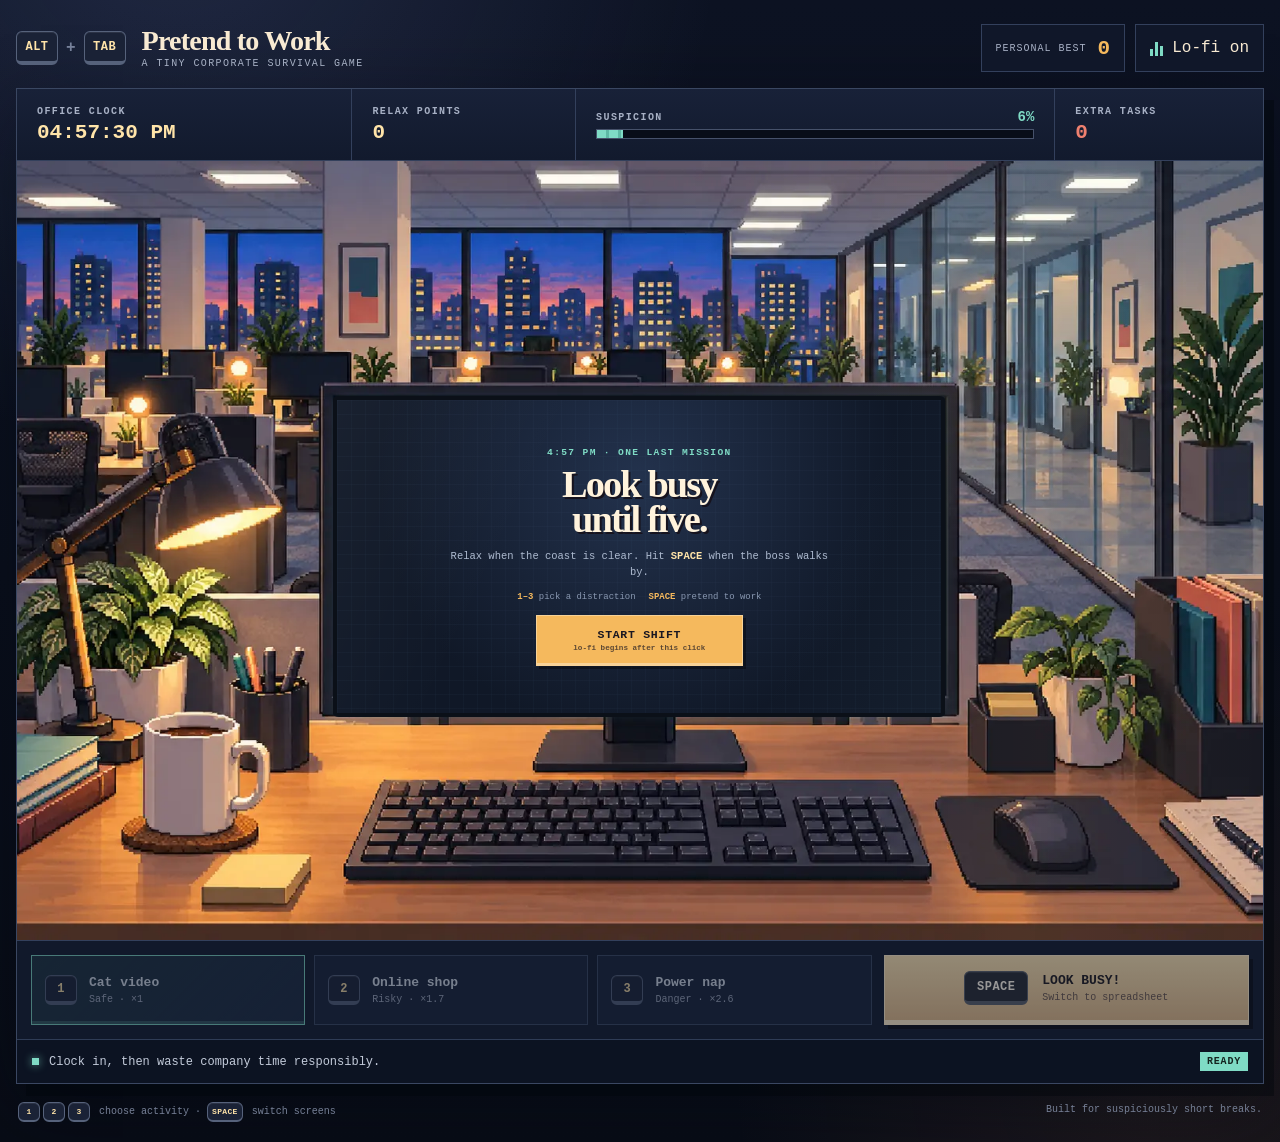
==== office-break/index.html @ 43e5e990 "Bring office characters into the foreground" ====
<!doctype html>
<html lang="en">
  <head>
    <meta charset="UTF-8" />
    <meta name="viewport" content="width=device-width, initial-scale=1.0" />
    <meta
      name="description"
      content="ALT+TAB: Pretend to Work — a tiny office survival game about looking busy until five."
    />
    <meta name="theme-color" content="#11182b" />
    <link
      rel="icon"
      type="image/svg+xml"
      href="data:image/svg+xml,%3Csvg xmlns='http://www.w3.org/2000/svg' viewBox='0 0 32 32'%3E%3Crect width='32' height='32' rx='6' fill='%2310182c'/%3E%3Crect x='5' y='6' width='22' height='16' rx='2' fill='%231f3550' stroke='%23f5b95d' stroke-width='2'/%3E%3Cpath d='M10 11h12M10 15h5M17 15h5M13 26h6M16 22v4' stroke='%238ce0ca' stroke-width='2'/%3E%3C/svg%3E"
    />
    <title>ALT+TAB: Pretend to Work</title>
    <link rel="preload" as="image" href="assets/boss.webp" />
    <link rel="preload" as="image" href="assets/coworker.webp" />
    <link rel="preload" as="image" href="assets/janitor.webp" />
    <link rel="stylesheet" href="styles.css" />
  </head>
  <body>
    <div class="app-shell">
      <header class="masthead">
        <a class="brand" href="./" aria-label="Restart ALT+TAB: Pretend to Work">
          <span class="keycap" aria-hidden="true">ALT</span>
          <span class="brand-plus" aria-hidden="true">+</span>
          <span class="keycap" aria-hidden="true">TAB</span>
          <span class="brand-copy">
            <strong>Pretend to Work</strong>
            <small>A tiny corporate survival game</small>
          </span>
        </a>

        <div class="header-actions">
          <div class="best-score" aria-label="Personal best relax score">
            <span>PERSONAL BEST</span>
            <strong id="bestScore">0</strong>
          </div>
          <button class="audio-button" id="soundToggle" type="button" aria-pressed="true">
            <span class="audio-bars" aria-hidden="true"><i></i><i></i><i></i></span>
            <span id="soundLabel">Lo-fi on</span>
          </button>
        </div>
      </header>

      <main>
        <section class="game-panel" aria-label="ALT+TAB Pretend to Work game">
          <div class="status-bar">
            <div class="stat clock-stat">
              <span class="stat-label">OFFICE CLOCK</span>
              <strong id="officeClock">04:57:30 PM</strong>
            </div>

            <div class="stat points-stat">
              <span class="stat-label">RELAX POINTS</span>
              <strong id="score">0</strong>
            </div>

            <div class="stat suspicion-stat">
              <div class="stat-heading">
                <span class="stat-label">SUSPICION</span>
                <strong id="suspicionValue">6%</strong>
              </div>
              <div class="meter" aria-hidden="true"><span id="suspicionMeter"></span></div>
            </div>

            <div class="stat tasks-stat">
              <span class="stat-label">EXTRA TASKS</span>
              <strong id="extraTasks">0</strong>
            </div>
          </div>

          <div class="game-stage" id="gameStage">
            <div class="visual-layer" aria-hidden="true">
              <img
                class="office-art"
                src="assets/pretend-office.webp"
                alt=""
              />
              <div class="window-glow"></div>
              <div class="foreground-lane" id="foregroundLane">
                <div class="visitor" id="visitor">
                  <span class="visitor-tag" id="visitorTag">BOSS</span>
                  <img id="visitorImage" src="assets/boss.webp" alt="" />
                </div>
              </div>
              <div class="approach-cue" id="approachCue">
                <span class="cue-pulse"></span>
                <span id="approachText">FOOTSTEPS</span>
              </div>
            </div>

            <section class="monitor-screen" id="monitorScreen" aria-live="polite">
              <div class="screen-sheen" aria-hidden="true"></div>

              <div class="start-screen screen-panel" id="startScreen">
                <p class="monitor-kicker">4:57 PM · ONE LAST MISSION</p>
                <h1>Look busy<br />until five.</h1>
                <p class="start-copy">
                  Relax when the coast is clear. Hit <strong>SPACE</strong> when the boss walks by.
                </p>
                <div class="mini-rules">
                  <span><b>1–3</b> pick a distraction</span>
                  <span><b>SPACE</b> pretend to work</span>
                </div>
                <button class="start-button" id="startButton" type="button">
                  <span>START SHIFT</span>
                  <small>lo-fi begins after this click</small>
                </button>
              </div>

              <div class="desktop" id="desktop" hidden>
                <div class="window-bar">
                  <div class="traffic-lights" aria-hidden="true"><i></i><i></i><i></i></div>
                  <span id="windowTitle">Definitely_Working.xlsx</span>
                  <span class="window-status" id="windowStatus">BREAK MODE</span>
                </div>

                <div class="break-view" id="breakView">
                  <div class="activity-screen cat-screen" data-screen="cat">
                    <div class="cat-video">
                      <span class="pixel-cat" aria-hidden="true">/ᐠ｡ꞈ｡ᐟ\</span>
                      <span class="play-ring" aria-hidden="true">▶</span>
                    </div>
                    <div class="video-copy">
                      <p>MEOWTUBE · LIVE</p>
                      <h2>Cat judges quarterly results</h2>
                      <div class="fake-progress"><span></span></div>
                      <small>Safe · steady points · instant cover</small>
                    </div>
                  </div>

                  <div class="activity-screen shop-screen" data-screen="shop" hidden>
                    <div class="shop-grid" aria-hidden="true">
                      <span>⌨</span><span>☕</span><span>🪴</span><span>◈</span>
                    </div>
                    <div>
                      <p>MIDNIGHT MARKET</p>
                      <h2>Things you absolutely “need”</h2>
                      <small>Risky · faster points · cursed pop-ups</small>
                    </div>
                  </div>

                  <div class="activity-screen nap-screen" data-screen="nap" hidden>
                    <div class="nap-face" aria-hidden="true"><span>－</span><span>－</span></div>
                    <div class="zzz" aria-hidden="true">z<br />z<br />z</div>
                    <div>
                      <p>POWER NAP.exe</p>
                      <h2>Five minutes. Allegedly.</h2>
                      <small>Maximum points · SPACE wakes you first</small>
                    </div>
                  </div>

                  <div class="shopping-popup" id="shoppingPopup" hidden>
                    <button id="closePopup" type="button" aria-label="Close advertisement">×</button>
                    <b>WAIT!</b>
                    <span>Your cart misses you.</span>
                    <small>SPACE closes this first</small>
                  </div>
                </div>

                <div class="work-view" id="workView" hidden>
                  <div class="sheet-toolbar">
                    <span>File</span><span>Home</span><span>Insert</span><span>Data</span>
                    <b>Share</b>
                  </div>
                  <div class="formula-row">
                    <b>fx</b><span>=SUMPRODUCT(LOOK_BUSY, VERY_BUSY)</span>
                  </div>
                  <div class="spreadsheet" id="spreadsheet" aria-label="Fake work spreadsheet">
                    <span class="sheet-corner"></span>
                  </div>
                  <div class="work-badge"><span></span> SYNERGY ANALYSIS IN PROGRESS</div>
                </div>

                <div class="screen-flash" id="screenFlash" aria-hidden="true"></div>
              </div>

              <div class="end-screen screen-panel" id="endScreen" hidden>
                <p class="monitor-kicker">5:00 PM · SHIFT SURVIVED</p>
                <h2 id="endingTitle">Corporate Ninja</h2>
                <p id="endingCopy">Nobody saw a thing. Probably.</p>
                <div class="result-grid">
                  <span>Relax points <b id="finalScore">0</b></span>
                  <span>Caught <b id="caughtCount">0×</b></span>
                </div>
                <button class="start-button" id="restartButton" type="button">PLAY AGAIN</button>
              </div>
            </section>
          </div>

          <div class="control-deck" aria-label="Game controls">
            <div class="activity-picker" role="group" aria-label="Choose a break activity">
              <button class="activity-button is-active" type="button" data-activity="cat">
                <kbd>1</kbd><span><b>Cat video</b><small>Safe · ×1</small></span>
              </button>
              <button class="activity-button" type="button" data-activity="shop">
                <kbd>2</kbd><span><b>Online shop</b><small>Risky · ×1.7</small></span>
              </button>
              <button class="activity-button" type="button" data-activity="nap">
                <kbd>3</kbd><span><b>Power nap</b><small>Danger · ×2.6</small></span>
              </button>
            </div>

            <button class="cover-button" id="coverButton" type="button" disabled>
              <kbd>SPACE</kbd>
              <span><b id="coverLabel">LOOK BUSY!</b><small id="coverHint">Switch to spreadsheet</small></span>
            </button>
          </div>

          <div class="message-bar" id="messageBar" role="status">
            <span class="message-dot" aria-hidden="true"></span>
            <p id="messageText">Clock in, then waste company time responsibly.</p>
            <span class="mode-chip" id="modeChip">READY</span>
          </div>
        </section>
      </main>

      <footer>
        <p><kbd>1</kbd><kbd>2</kbd><kbd>3</kbd> choose activity · <kbd>SPACE</kbd> switch screens</p>
        <p>Built for suspiciously short breaks.</p>
      </footer>
    </div>

    <noscript>This tiny corporate crisis requires JavaScript.</noscript>
    <script src="game.js"></script>
  </body>
</html>
---- office-break/styles.css ----
:root {
  color-scheme: dark;
  --ink: #f8ead2;
  --muted: #a8b1c5;
  --night: #090d18;
  --panel: #11182a;
  --panel-2: #172036;
  --line: #33405c;
  --amber: #f5b95d;
  --amber-soft: #ffe4a9;
  --teal: #7fdbc5;
  --coral: #ef806f;
  --blue: #86a8ff;
  --green: #89d39b;
  --shadow: rgba(2, 5, 12, 0.62);
  --pixel-shadow: 4px 4px 0 rgba(3, 6, 14, 0.72);
  font-family:
    "Cascadia Code", "SFMono-Regular", Consolas, "Liberation Mono", ui-monospace,
    monospace;
}

* {
  box-sizing: border-box;
}

html {
  min-width: 320px;
  background: var(--night);
}

body {
  min-width: 320px;
  min-height: 100vh;
  margin: 0;
  color: var(--ink);
  background:
    radial-gradient(circle at 14% -8%, rgba(114, 132, 197, 0.2), transparent 34rem),
    radial-gradient(circle at 92% 94%, rgba(231, 139, 89, 0.1), transparent 28rem),
    linear-gradient(180deg, #0c1222 0%, #080c16 100%);
}

button,
a {
  font: inherit;
}

button {
  color: inherit;
}

button:focus-visible,
a:focus-visible {
  outline: 3px solid var(--amber-soft);
  outline-offset: 4px;
}

[hidden] {
  display: none !important;
}

.app-shell {
  width: min(100% - 32px, 1280px);
  margin: 0 auto;
  padding: 24px 0 20px;
}

.masthead {
  display: flex;
  align-items: center;
  justify-content: space-between;
  gap: 24px;
  margin-bottom: 16px;
}

.brand {
  display: flex;
  align-items: center;
  gap: 8px;
  color: inherit;
  text-decoration: none;
}

.keycap,
kbd {
  display: inline-grid;
  place-items: center;
  min-width: 42px;
  min-height: 34px;
  padding: 0 8px;
  border: 1px solid #56627b;
  border-bottom-width: 4px;
  border-radius: 6px;
  color: var(--amber-soft);
  background: #1a2236;
  box-shadow: inset 0 1px 0 rgba(255, 255, 255, 0.08);
  font-size: 12px;
  font-weight: 900;
  letter-spacing: 0.04em;
}

.brand-plus {
  color: #76819a;
  font-weight: 900;
}

.brand-copy {
  display: grid;
  gap: 2px;
  margin-left: 8px;
}

.brand-copy strong {
  font-family: Georgia, "Times New Roman", serif;
  font-size: clamp(20px, 2.2vw, 30px);
  line-height: 1;
  letter-spacing: -0.03em;
}

.brand-copy small {
  color: var(--muted);
  font-size: 10px;
  letter-spacing: 0.14em;
  text-transform: uppercase;
}

.header-actions {
  display: flex;
  align-items: stretch;
  gap: 10px;
}

.best-score,
.audio-button {
  min-height: 48px;
  border: 1px solid var(--line);
  background: rgba(18, 25, 43, 0.82);
}

.best-score {
  display: flex;
  align-items: center;
  gap: 11px;
  padding: 7px 14px;
}

.best-score span {
  color: var(--muted);
  font-size: 10px;
  letter-spacing: 0.1em;
}

.best-score strong {
  color: var(--amber);
  font-size: 21px;
}

.audio-button {
  display: flex;
  align-items: center;
  gap: 9px;
  padding: 0 14px;
  cursor: pointer;
}

.audio-button:hover {
  border-color: #697996;
  background: #1b253c;
}

.audio-bars {
  display: flex;
  align-items: end;
  gap: 2px;
  height: 15px;
}

.audio-bars i {
  width: 3px;
  background: var(--teal);
  animation: equalize 0.72s steps(3, end) infinite alternate;
}

.audio-bars i:nth-child(1) {
  height: 7px;
}

.audio-bars i:nth-child(2) {
  height: 14px;
  animation-delay: -0.28s;
}

.audio-bars i:nth-child(3) {
  height: 10px;
  animation-delay: -0.5s;
}

.audio-button[aria-pressed="false"] .audio-bars i {
  height: 3px;
  animation: none;
  background: #778197;
}

@keyframes equalize {
  to {
    height: 4px;
  }
}

.game-panel {
  overflow: hidden;
  border: 1px solid #3a4762;
  background: #0f1627;
  box-shadow: 10px 12px 0 rgba(2, 5, 11, 0.42), 0 22px 70px rgba(3, 7, 17, 0.44);
}

.status-bar {
  display: grid;
  grid-template-columns: 1.05fr 0.7fr 1.5fr 0.65fr;
  min-height: 72px;
  border-bottom: 1px solid var(--line);
  background: linear-gradient(180deg, #182138, #121a2d);
}

.stat {
  display: flex;
  flex-direction: column;
  justify-content: center;
  gap: 5px;
  min-width: 0;
  padding: 11px 20px;
  border-right: 1px solid var(--line);
}

.stat:last-child {
  border-right: 0;
}

.stat-label {
  color: var(--muted);
  font-size: 10px;
  font-weight: 800;
  letter-spacing: 0.14em;
}

.stat strong {
  font-size: 21px;
  line-height: 1;
}

.clock-stat strong,
.points-stat strong {
  color: var(--amber-soft);
}

.tasks-stat strong {
  color: var(--coral);
}

.stat-heading {
  display: flex;
  align-items: center;
  justify-content: space-between;
  gap: 12px;
}

.stat-heading strong {
  color: var(--teal);
  font-size: 14px;
}

.meter {
  height: 10px;
  overflow: hidden;
  border: 1px solid #46516a;
  background: #080d18;
}

.meter span {
  display: block;
  width: 6%;
  height: 100%;
  background: repeating-linear-gradient(90deg, var(--teal) 0 9px, #5eb9a5 9px 12px);
  transition: width 180ms linear, background 180ms ease;
}

.game-stage {
  position: relative;
  aspect-ratio: 793 / 496;
  overflow: hidden;
  isolation: isolate;
  background: #1a2130;
}

.visual-layer,
.office-art,
.window-glow {
  position: absolute;
  inset: 0;
  width: 100%;
  height: 100%;
}

.office-art {
  object-fit: cover;
  image-rendering: auto;
}

.window-glow {
  z-index: 1;
  pointer-events: none;
  background:
    linear-gradient(90deg, transparent 0 68%, rgba(255, 175, 94, 0.04) 82%, transparent 100%),
    radial-gradient(circle at 73% 18%, rgba(255, 188, 104, 0.09), transparent 24%);
  mix-blend-mode: screen;
  animation: office-breathe 5s ease-in-out infinite alternate;
}

@keyframes office-breathe {
  to {
    opacity: 0.68;
  }
}

.foreground-lane {
  position: absolute;
  z-index: 25;
  inset: 0;
  overflow: hidden;
  pointer-events: none;
}

.visitor {
  position: absolute;
  right: -38%;
  bottom: -5%;
  width: 31%;
  min-width: 112px;
  filter: drop-shadow(10px 12px 5px rgba(4, 7, 12, 0.56));
  opacity: 0;
  transform: translateX(0);
  will-change: transform, opacity;
}

.visitor img {
  display: block;
  width: 100%;
  height: auto;
}

.visitor.is-crossing {
  opacity: 1;
  animation: foreground-cross var(--visitor-duration, 5s) linear forwards;
}

.visitor.is-boss {
  width: 31%;
}

.visitor.is-coworker {
  width: 29%;
}

.visitor.is-janitor {
  width: 37%;
  bottom: -7%;
}

.visitor-tag {
  position: absolute;
  z-index: 2;
  top: -8px;
  left: 50%;
  padding: 4px 6px;
  color: #fff4da;
  border: 1px solid #ffc07d;
  background: #a5433f;
  font-size: clamp(7px, 0.8vw, 10px);
  font-weight: 900;
  letter-spacing: 0.08em;
  white-space: nowrap;
  transform: translateX(-50%);
  box-shadow: 2px 2px 0 rgba(5, 7, 13, 0.45);
}

.visitor.is-coworker .visitor-tag {
  color: #d8fff3;
  border-color: #86d9c5;
  background: #286a6c;
}

.visitor.is-janitor .visitor-tag {
  color: #fff4c2;
  border-color: #f2cf6b;
  background: #766026;
}

@keyframes foreground-cross {
  0% {
    opacity: 0;
    transform: translateX(0);
  }
  7% {
    opacity: 1;
  }
  100% {
    opacity: 1;
    transform: translateX(-430%);
  }
}

.approach-cue {
  position: absolute;
  z-index: 30;
  top: 18%;
  right: 3%;
  display: flex;
  align-items: center;
  gap: 7px;
  padding: 6px 9px;
  color: #fff0d2;
  border: 1px solid rgba(248, 188, 100, 0.72);
  background: rgba(99, 46, 40, 0.89);
  font-size: clamp(8px, 0.9vw, 11px);
  font-weight: 900;
  letter-spacing: 0.08em;
  opacity: 0;
  transform: translateY(-5px);
  transition: opacity 140ms ease, transform 140ms ease;
  box-shadow: 3px 3px 0 rgba(5, 7, 13, 0.35);
}

.approach-cue.is-visible {
  opacity: 1;
  transform: translateY(0);
}

.cue-pulse {
  width: 7px;
  height: 7px;
  background: #ffc267;
  animation: pulse 0.55s steps(2, end) infinite;
}

@keyframes pulse {
  50% {
    opacity: 0.25;
  }
}

.monitor-screen {
  position: absolute;
  z-index: 4;
  top: 30.2%;
  left: 25.4%;
  width: 49.1%;
  height: 41.1%;
  overflow: hidden;
  color: #dfe9f1;
  border: clamp(2px, 0.33vw, 5px) solid rgba(11, 16, 23, 0.96);
  border-radius: 1%;
  background: #101827;
  box-shadow: inset 0 0 0 1px rgba(125, 158, 186, 0.26), 0 0 14px rgba(78, 170, 190, 0.14);
}

.screen-sheen {
  position: absolute;
  z-index: 20;
  inset: 0;
  pointer-events: none;
  background: linear-gradient(115deg, rgba(255, 255, 255, 0.04), transparent 32%, transparent 75%, rgba(144, 204, 213, 0.035));
}

.screen-panel {
  position: absolute;
  inset: 0;
  display: flex;
  flex-direction: column;
  align-items: center;
  justify-content: center;
  padding: 5% 7%;
  text-align: center;
  background:
    linear-gradient(rgba(85, 116, 153, 0.05) 1px, transparent 1px),
    linear-gradient(90deg, rgba(85, 116, 153, 0.05) 1px, transparent 1px),
    radial-gradient(circle at 50% 25%, #23324d, #101827 68%);
  background-size: 14px 14px, 14px 14px, auto;
}

.monitor-kicker {
  margin: 0 0 1.7%;
  color: var(--teal);
  font-size: clamp(6px, 0.75vw, 10px);
  font-weight: 900;
  letter-spacing: 0.14em;
}

.start-screen h1,
.end-screen h2 {
  margin: 0;
  color: #fff3dc;
  font-family: Georgia, "Times New Roman", serif;
  font-size: clamp(20px, 3vw, 42px);
  line-height: 0.92;
  letter-spacing: -0.05em;
  text-shadow: 2px 2px 0 #17131d;
}

.start-copy,
.end-screen > p:not(.monitor-kicker) {
  width: min(90%, 390px);
  margin: 2.3% 0;
  color: #aebbd0;
  font-size: clamp(7px, 0.82vw, 11px);
  line-height: 1.45;
}

.start-copy strong {
  color: var(--amber-soft);
}

.mini-rules {
  display: flex;
  flex-wrap: wrap;
  justify-content: center;
  gap: 5px 13px;
  margin-bottom: 2.6%;
  color: #8998b1;
  font-size: clamp(6px, 0.7vw, 9px);
}

.mini-rules b {
  color: var(--amber);
}

.start-button {
  min-width: 40%;
  padding: 2.2% 5%;
  border: 1px solid #f7d297;
  border-bottom-width: 3px;
  color: #1a1721;
  background: var(--amber);
  font-size: clamp(8px, 0.9vw, 12px);
  font-weight: 900;
  letter-spacing: 0.06em;
  cursor: pointer;
  box-shadow: 3px 3px 0 rgba(0, 0, 0, 0.38);
}

.start-button small {
  display: block;
  margin-top: 3px;
  font-size: 0.66em;
  font-weight: 700;
  opacity: 0.7;
  letter-spacing: 0;
}

.start-button:hover {
  filter: brightness(1.08);
  transform: translateY(-1px);
}

.start-button:active {
  transform: translate(2px, 2px);
  box-shadow: 1px 1px 0 rgba(0, 0, 0, 0.38);
}

.desktop {
  position: absolute;
  inset: 0;
  overflow: hidden;
  background: #d6e0e8;
}

.window-bar {
  display: flex;
  align-items: center;
  gap: 6px;
  height: 11.5%;
  padding: 0 2.5%;
  color: #a7b4cb;
  background: #172139;
  font-size: clamp(6px, 0.7vw, 9px);
}

.traffic-lights {
  display: flex;
  gap: 3px;
}

.traffic-lights i {
  display: block;
  width: clamp(4px, 0.5vw, 7px);
  aspect-ratio: 1;
  border-radius: 50%;
}

.traffic-lights i:nth-child(1) { background: #eb786d; }
.traffic-lights i:nth-child(2) { background: #edbd5e; }
.traffic-lights i:nth-child(3) { background: #6bc793; }

.window-status {
  margin-left: auto;
  color: var(--amber-soft);
  font-weight: 900;
  letter-spacing: 0.07em;
}

.break-view,
.work-view {
  position: absolute;
  inset: 11.5% 0 0;
}

.activity-screen {
  position: absolute;
  inset: 0;
  display: grid;
  grid-template-columns: 46% 1fr;
  align-items: center;
  gap: 5%;
  padding: 5% 6%;
}

.activity-screen p {
  margin: 0 0 3%;
  color: #7589aa;
  font-size: clamp(6px, 0.65vw, 9px);
  font-weight: 900;
  letter-spacing: 0.1em;
}

.activity-screen h2 {
  margin: 0 0 6%;
  color: #f4f7fa;
  font-size: clamp(10px, 1.45vw, 20px);
  line-height: 1.05;
  letter-spacing: -0.04em;
}

.activity-screen small {
  color: #aab7c8;
  font-size: clamp(6px, 0.65vw, 9px);
}

.cat-screen {
  color: #e7eef5;
  background: linear-gradient(135deg, #1e2d49, #283858 48%, #372d4a);
}

.cat-video {
  position: relative;
  display: grid;
  place-items: center;
  height: 82%;
  overflow: hidden;
  border: 2px solid #536787;
  background:
    radial-gradient(circle at 50% 70%, #916f6c 0 12%, transparent 13%),
    linear-gradient(160deg, #efb785, #c27f75 48%, #7f6478);
  box-shadow: 3px 3px 0 rgba(4, 8, 18, 0.35);
}

.pixel-cat {
  color: #302a36;
  font-size: clamp(13px, 2.3vw, 32px);
  font-weight: 900;
  transform: translateY(12%);
  animation: cat-bob 1.15s steps(2, end) infinite;
}

@keyframes cat-bob {
  50% { transform: translateY(5%); }
}

.play-ring {
  position: absolute;
  right: 6%;
  bottom: 8%;
  display: grid;
  place-items: center;
  width: clamp(15px, 2.1vw, 28px);
  aspect-ratio: 1;
  border-radius: 50%;
  color: #fff;
  background: rgba(24, 31, 47, 0.76);
  font-size: clamp(6px, 0.7vw, 9px);
}

.fake-progress {
  height: 4px;
  margin-bottom: 5%;
  background: #151e31;
}

.fake-progress span {
  display: block;
  width: 67%;
  height: 100%;
  background: var(--coral);
  animation: video-progress 5s linear infinite;
}

@keyframes video-progress {
  from { width: 8%; }
  to { width: 92%; }
}

.shop-screen {
  color: #e9ecfa;
  background: linear-gradient(145deg, #282648, #3f3150 54%, #573747);
}

.shop-grid {
  display: grid;
  grid-template-columns: repeat(2, 1fr);
  gap: 6%;
  height: 82%;
}

.shop-grid span {
  display: grid;
  place-items: center;
  border: 1px solid #746080;
  color: #ffe3a9;
  background: rgba(21, 24, 43, 0.44);
  font-size: clamp(12px, 2vw, 26px);
}

.nap-screen {
  color: #dfeaff;
  background:
    radial-gradient(circle at 30% 45%, rgba(136, 171, 239, 0.25), transparent 28%),
    linear-gradient(135deg, #172542, #222e52 56%, #322c53);
}

.nap-face {
  display: flex;
  align-items: center;
  justify-content: center;
  gap: 17%;
  width: 88%;
  aspect-ratio: 1.8;
  border-radius: 50% 50% 42% 42%;
  color: #2b2b42;
  background: #d7a989;
  box-shadow: inset 0 -9px 0 rgba(102, 68, 79, 0.22), 4px 5px 0 rgba(4, 8, 18, 0.25);
}

.nap-face span {
  font-size: clamp(14px, 2vw, 28px);
  font-weight: 900;
}

.nap-screen.is-awake .nap-face {
  animation: wake-jolt 0.26s steps(2, end) 2;
}

.nap-screen.is-awake .nap-face span {
  transform: rotate(90deg);
}

@keyframes wake-jolt {
  50% { transform: translateY(-6px); }
}

.zzz {
  position: absolute;
  top: 8%;
  left: 39%;
  color: var(--blue);
  font-size: clamp(8px, 1vw, 14px);
  line-height: 1.3;
  animation: zzz-float 1.5s steps(3, end) infinite;
}

@keyframes zzz-float {
  50% { transform: translate(4px, -5px); opacity: 0.65; }
}

.shopping-popup {
  position: absolute;
  z-index: 5;
  top: 13%;
  left: 21%;
  display: grid;
  place-items: center;
  width: 58%;
  padding: 8% 5% 6%;
  border: 2px solid #f2cf92;
  color: #372637;
  background: #ffdca0;
  text-align: center;
  box-shadow: 5px 5px 0 rgba(25, 17, 31, 0.56);
  animation: popup-arrive 150ms steps(2, end);
}

.shopping-popup button {
  position: absolute;
  top: 4px;
  right: 5px;
  width: 20px;
  height: 20px;
  padding: 0;
  border: 0;
  color: #fff;
  background: #b45056;
  cursor: pointer;
  line-height: 1;
}

.shopping-popup b {
  font-size: clamp(11px, 1.5vw, 19px);
}

.shopping-popup span,
.shopping-popup small {
  font-size: clamp(6px, 0.72vw, 9px);
}

.shopping-popup small {
  margin-top: 4%;
  color: #76535b;
}

@keyframes popup-arrive {
  from { transform: scale(0.76); }
  to { transform: scale(1); }
}

.work-view {
  overflow: hidden;
  color: #28333d;
  background: #e6ebed;
}

.sheet-toolbar {
  display: flex;
  align-items: center;
  gap: 5%;
  height: 13%;
  padding: 0 3%;
  color: #53626e;
  border-bottom: 1px solid #c5cfd2;
  background: #f4f6f5;
  font-size: clamp(5px, 0.6vw, 8px);
}

.sheet-toolbar b {
  margin-left: auto;
  padding: 1.5% 3%;
  color: #fff;
  background: #2c7e65;
}

.formula-row {
  display: flex;
  align-items: center;
  gap: 2%;
  height: 12%;
  padding: 0 3%;
  border-bottom: 1px solid #bdc7ca;
  background: #fff;
  font-size: clamp(5px, 0.58vw, 8px);
}

.formula-row b {
  color: #2c7e65;
  font-family: Georgia, serif;
  font-style: italic;
}

.spreadsheet {
  position: relative;
  display: grid;
  grid-template-columns: repeat(8, 1fr);
  grid-template-rows: repeat(5, 1fr);
  height: 63%;
  background-color: #f9fbfa;
  background-image:
    linear-gradient(#c7d0d3 1px, transparent 1px),
    linear-gradient(90deg, #c7d0d3 1px, transparent 1px);
  background-size: 12.5% 20%;
}

.cell-value {
  position: relative;
  z-index: 1;
  display: flex;
  align-items: center;
  min-width: 0;
  padding-left: 8%;
  overflow: hidden;
  color: #67747c;
  font-size: clamp(4px, 0.48vw, 7px);
  white-space: nowrap;
}

.cell-value.is-label {
  color: #2f705d;
  background: rgba(94, 172, 146, 0.1);
  font-weight: 900;
}

.spreadsheet::before,
.spreadsheet::after {
  content: "";
  position: absolute;
}

.spreadsheet::before {
  top: 20%;
  left: 25%;
  width: 37.5%;
  height: 20%;
  border: 2px solid #2d8d70;
  background: repeating-linear-gradient(90deg, rgba(45, 141, 112, 0.16) 0 18%, transparent 18% 24%);
}

.spreadsheet::after {
  right: 7%;
  bottom: 6%;
  width: 24%;
  height: 56%;
  border-left: 2px solid #6da391;
  border-bottom: 2px solid #6da391;
  background: linear-gradient(145deg, transparent 48%, #6da391 49% 54%, transparent 55%);
}

.work-badge {
  display: flex;
  align-items: center;
  justify-content: center;
  gap: 6px;
  height: 12%;
  color: #50736a;
  background: #dce6e2;
  font-size: clamp(5px, 0.6vw, 8px);
  font-weight: 900;
  letter-spacing: 0.06em;
}

.work-badge span {
  width: 6px;
  height: 6px;
  border-radius: 50%;
  background: #4aaf86;
  animation: pulse 0.8s steps(2, end) infinite;
}

.screen-flash {
  position: absolute;
  z-index: 15;
  inset: 0;
  pointer-events: none;
  opacity: 0;
}

.screen-flash.is-caught {
  background: rgba(226, 62, 60, 0.44);
  animation: flash 0.5s steps(3, end);
}

.screen-flash.is-safe {
  background: rgba(85, 218, 174, 0.24);
  animation: flash 0.42s steps(3, end);
}

@keyframes flash {
  0%, 100% { opacity: 0; }
  30%, 65% { opacity: 1; }
}

.end-screen h2 {
  color: var(--amber-soft);
}

.result-grid {
  display: grid;
  grid-template-columns: repeat(2, 1fr);
  gap: 7%;
  width: 72%;
  margin: 1% 0 4%;
}

.result-grid span {
  display: grid;
  gap: 3px;
  padding: 4% 3%;
  color: #8998b1;
  border: 1px solid #40506a;
  background: rgba(11, 17, 29, 0.38);
  font-size: clamp(6px, 0.65vw, 9px);
}

.result-grid b {
  color: #fff1d3;
  font-size: 1.6em;
}

.control-deck {
  display: grid;
  grid-template-columns: 1fr minmax(260px, 30%);
  gap: 12px;
  padding: 14px;
  border-top: 1px solid var(--line);
  background: #11192b;
}

.activity-picker {
  display: grid;
  grid-template-columns: repeat(3, 1fr);
  gap: 9px;
}

.activity-button,
.cover-button {
  min-height: 70px;
  border: 1px solid #3b4964;
  cursor: pointer;
}

.activity-button {
  display: flex;
  align-items: center;
  gap: 12px;
  padding: 10px 13px;
  color: #dce4ef;
  background: #182238;
  text-align: left;
}

.activity-button:hover:not(:disabled) {
  border-color: #71819f;
  background: #202c45;
}

.activity-button.is-active {
  border-color: var(--teal);
  background: linear-gradient(135deg, rgba(93, 188, 164, 0.15), #1b2940);
  box-shadow: inset 0 -3px 0 rgba(127, 219, 197, 0.24);
}

.activity-button:disabled {
  cursor: not-allowed;
  opacity: 0.5;
}

.activity-button kbd {
  min-width: 32px;
  min-height: 30px;
}

.activity-button span,
.cover-button span {
  display: grid;
  gap: 4px;
}

.activity-button b,
.cover-button b {
  font-size: 13px;
}

.activity-button small,
.cover-button small {
  color: var(--muted);
  font-size: 10px;
}

.cover-button {
  display: flex;
  align-items: center;
  justify-content: center;
  gap: 14px;
  padding: 10px 16px;
  color: #211923;
  border-color: #ffda9a;
  border-bottom-width: 5px;
  background: linear-gradient(180deg, #ffd277, #efa850);
  text-align: left;
  box-shadow: 4px 4px 0 rgba(3, 6, 14, 0.6);
}

.cover-button kbd {
  min-width: 64px;
  color: #f8ead2;
  border-color: #50596c;
  background: #22293a;
}

.cover-button small {
  color: #6d4c3e;
}

.cover-button:hover:not(:disabled) {
  filter: brightness(1.08);
  transform: translateY(-1px);
}

.cover-button:active:not(:disabled) {
  transform: translate(2px, 2px);
  box-shadow: 1px 1px 0 rgba(3, 6, 14, 0.6);
}

.cover-button.is-working {
  color: #132822;
  border-color: #9ce3c3;
  background: linear-gradient(180deg, #98dfc3, #66ba9c);
}

.cover-button.is-alert {
  animation: cover-alert 0.42s steps(2, end) infinite;
}

.cover-button:disabled {
  cursor: not-allowed;
  filter: grayscale(0.5);
  opacity: 0.6;
}

@keyframes cover-alert {
  50% { filter: brightness(1.28); transform: translateY(-2px); }
}

.message-bar {
  display: flex;
  align-items: center;
  gap: 10px;
  min-height: 44px;
  padding: 8px 15px;
  color: #c3cbda;
  border-top: 1px solid #2f3c56;
  background: #0c1322;
  font-size: 12px;
}

.message-bar p {
  min-width: 0;
  margin: 0;
  overflow: hidden;
  text-overflow: ellipsis;
  white-space: nowrap;
}

.message-dot {
  flex: 0 0 auto;
  width: 7px;
  height: 7px;
  background: var(--teal);
  box-shadow: 0 0 9px rgba(127, 219, 197, 0.7);
}

.message-bar.is-danger .message-dot {
  background: var(--coral);
  box-shadow: 0 0 9px rgba(239, 128, 111, 0.7);
}

.mode-chip {
  flex: 0 0 auto;
  margin-left: auto;
  padding: 4px 7px;
  color: #14231f;
  background: var(--teal);
  font-size: 10px;
  font-weight: 900;
  letter-spacing: 0.08em;
}

.mode-chip.is-break {
  color: #2d2130;
  background: var(--amber);
}

.mode-chip.is-danger {
  color: #fff;
  background: #bd514f;
}

footer {
  display: flex;
  justify-content: space-between;
  gap: 20px;
  padding: 18px 2px 0;
  color: #778197;
  font-size: 10px;
  line-height: 1.5;
}

footer p {
  margin: 0;
}

footer kbd {
  min-width: 22px;
  min-height: 20px;
  margin-right: 3px;
  padding: 0 4px;
  border-bottom-width: 2px;
  font-size: 8px;
}

@media (max-width: 820px) {
  .app-shell {
    width: min(100% - 20px, 720px);
    padding-top: 16px;
  }

  .masthead {
    align-items: flex-start;
  }

  .brand-copy small,
  .best-score span {
    display: none;
  }

  .best-score {
    min-width: 58px;
    justify-content: center;
  }

  .audio-button #soundLabel {
    display: none;
  }

  .status-bar {
    grid-template-columns: repeat(2, 1fr);
  }

  .stat {
    padding: 10px 14px;
  }

  .stat:nth-child(2) {
    border-right: 0;
  }

  .stat:nth-child(-n + 2) {
    border-bottom: 1px solid var(--line);
  }

  .game-stage {
    aspect-ratio: auto;
    overflow: visible;
    padding-top: 62.55%;
    background: #0b111e;
  }

  .visual-layer {
    height: auto;
    aspect-ratio: 793 / 496;
    overflow: hidden;
  }

  .monitor-screen {
    position: relative;
    top: auto;
    left: auto;
    width: calc(100% - 20px);
    height: 350px;
    margin: 10px;
    border: 4px solid #222b3b;
    border-radius: 0;
    box-shadow: 5px 5px 0 rgba(2, 5, 12, 0.56), inset 0 0 0 1px #52617a;
  }

  .monitor-kicker {
    font-size: 10px;
  }

  .start-screen h1,
  .end-screen h2 {
    font-size: clamp(34px, 8vw, 48px);
  }

  .start-copy,
  .end-screen > p:not(.monitor-kicker) {
    font-size: 12px;
  }

  .mini-rules,
  .result-grid span {
    font-size: 10px;
  }

  .start-button {
    padding: 12px 22px;
    font-size: 12px;
  }

  .window-bar,
  .activity-screen p,
  .activity-screen small,
  .sheet-toolbar,
  .formula-row,
  .work-badge,
  .shopping-popup span,
  .shopping-popup small {
    font-size: 9px;
  }

  .activity-screen h2 {
    font-size: 20px;
  }

  .pixel-cat {
    font-size: 32px;
  }

  .control-deck {
    grid-template-columns: 1fr;
  }

  .activity-button,
  .cover-button {
    min-height: 64px;
  }

  .cover-button {
    order: -1;
  }
}

@media (max-width: 560px) {
  .app-shell {
    width: 100%;
    padding-top: 0;
  }

  .masthead {
    padding: 12px;
    margin: 0;
    background: #0c1220;
  }

  .brand {
    gap: 4px;
  }

  .keycap {
    min-width: 34px;
    min-height: 29px;
    padding: 0 5px;
    font-size: 10px;
  }

  .brand-copy {
    margin-left: 4px;
  }

  .brand-copy strong {
    font-size: 18px;
  }

  .header-actions {
    gap: 5px;
  }

  .best-score,
  .audio-button {
    min-height: 40px;
    padding: 0 10px;
  }

  .game-panel {
    border-right: 0;
    border-left: 0;
    box-shadow: none;
  }

  .status-bar {
    min-height: 0;
  }

  .stat {
    padding: 9px 12px;
  }

  .stat strong {
    font-size: 17px;
  }

  .monitor-screen {
    height: 310px;
  }

  .activity-picker {
    gap: 6px;
  }

  .activity-button {
    justify-content: center;
    min-height: 58px;
    padding: 8px 5px;
    text-align: center;
  }

  .activity-button kbd {
    display: none;
  }

  .activity-button b {
    font-size: 11px;
  }

  .activity-button small {
    font-size: 8px;
  }

  .message-bar {
    font-size: 10px;
  }

  footer {
    display: none;
  }
}

@media (prefers-reduced-motion: reduce) {
  *,
  *::before,
  *::after {
    scroll-behavior: auto !important;
    animation-duration: 0.001ms !important;
    animation-iteration-count: 1 !important;
  }
}
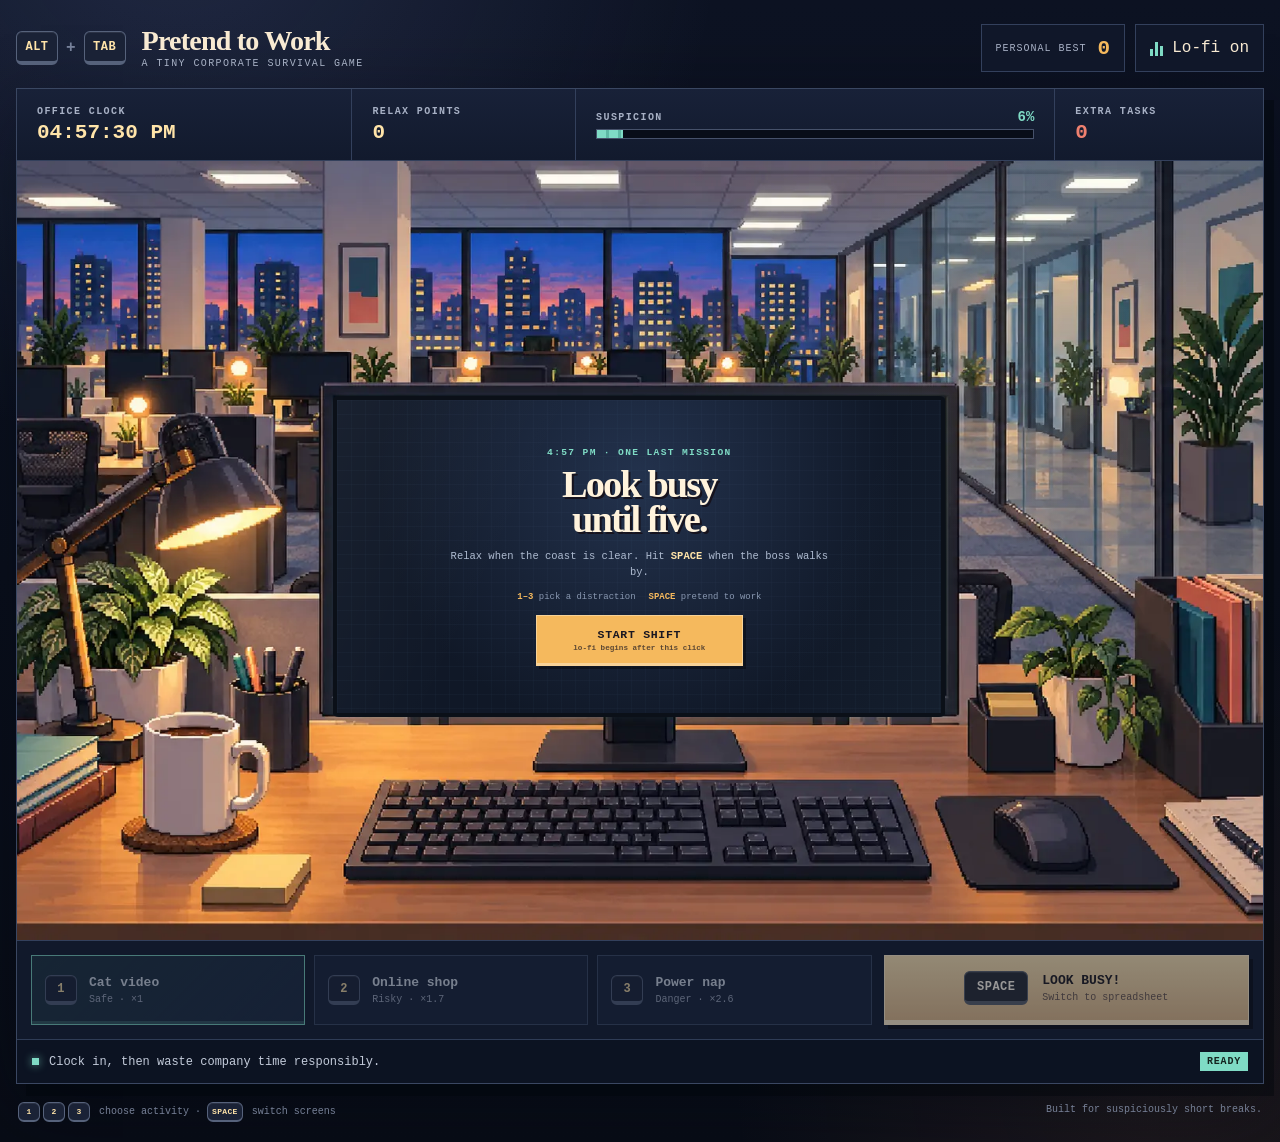
==== commit e83208dd: "Add real overtime and animated clock-out" ====
--- a/office-break/index.html
+++ b/office-break/index.html
@@ -17,7 +17,7 @@
     <link rel="preload" as="image" href="assets/boss.webp" />
     <link rel="preload" as="image" href="assets/coworker.webp" />
     <link rel="preload" as="image" href="assets/janitor.webp" />
-    <link rel="stylesheet" href="styles.css" />
+    <link rel="stylesheet" href="styles.css?v=20260913d" />
   </head>
   <body>
     <div class="app-shell">
@@ -49,7 +49,10 @@
           <div class="status-bar">
             <div class="stat clock-stat">
               <span class="stat-label">OFFICE CLOCK</span>
-              <strong id="officeClock">04:57:30 PM</strong>
+              <div class="clock-value-row">
+                <strong id="officeClock">04:57:30 PM</strong>
+                <span class="clock-penalty" id="clockPenalty" hidden>+2:00</span>
+              </div>
             </div>
 
             <div class="stat points-stat">
@@ -85,6 +88,10 @@
                   <img id="visitorImage" src="assets/boss.webp" alt="" />
                 </div>
               </div>
+              <img class="office-occluder occluder-desk" src="assets/pretend-office.webp" alt="" />
+              <img class="office-occluder occluder-left" src="assets/pretend-office.webp" alt="" />
+              <img class="office-occluder occluder-right-plant" src="assets/pretend-office.webp" alt="" />
+              <img class="office-occluder occluder-right-shelf" src="assets/pretend-office.webp" alt="" />
               <div class="approach-cue" id="approachCue">
                 <span class="cue-pulse"></span>
                 <span id="approachText">FOOTSTEPS</span>
@@ -177,13 +184,32 @@
                 <div class="screen-flash" id="screenFlash" aria-hidden="true"></div>
               </div>
 
+              <div class="clockout-animation" id="clockoutAnimation" hidden aria-hidden="true">
+                <div class="clockout-grid"></div>
+                <div class="exit-door"><span>EXIT</span></div>
+                <div class="leaving-worker">
+                  <i class="worker-head"></i>
+                  <i class="worker-body"></i>
+                  <i class="worker-arm"></i>
+                  <i class="worker-leg leg-one"></i>
+                  <i class="worker-leg leg-two"></i>
+                  <i class="worker-case"></i>
+                </div>
+                <div class="clockout-copy">
+                  <span>ACCESS GRANTED</span>
+                  <strong id="clockoutTime">5:00 PM</strong>
+                  <small>ESCAPING OFFICE...</small>
+                </div>
+              </div>
+
               <div class="end-screen screen-panel" id="endScreen" hidden>
-                <p class="monitor-kicker">5:00 PM · SHIFT SURVIVED</p>
+                <p class="monitor-kicker" id="endKicker">5:00 PM · SHIFT SURVIVED</p>
                 <h2 id="endingTitle">Corporate Ninja</h2>
                 <p id="endingCopy">Nobody saw a thing. Probably.</p>
                 <div class="result-grid">
                   <span>Relax points <b id="finalScore">0</b></span>
                   <span>Caught <b id="caughtCount">0×</b></span>
+                  <span>Overtime <b id="overtimeResult">+0m</b></span>
                 </div>
                 <button class="start-button" id="restartButton" type="button">PLAY AGAIN</button>
               </div>
@@ -224,6 +250,6 @@
     </div>
 
     <noscript>This tiny corporate crisis requires JavaScript.</noscript>
-    <script src="game.js"></script>
+    <script src="game.js?v=20260913b"></script>
   </body>
 </html>
--- a/office-break/styles.css
+++ b/office-break/styles.css
@@ -252,6 +252,38 @@
   color: var(--amber-soft);
 }
 
+.clock-value-row {
+  position: relative;
+  display: flex;
+  align-items: center;
+  gap: 10px;
+}
+
+.clock-penalty {
+  position: absolute;
+  left: min(100%, 170px);
+  padding: 4px 7px;
+  color: #fff;
+  border: 1px solid #ff9a88;
+  background: #bd514f;
+  font-size: 11px;
+  font-weight: 900;
+  line-height: 1;
+  opacity: 0;
+  white-space: nowrap;
+  box-shadow: 3px 3px 0 rgba(3, 6, 14, 0.5);
+}
+
+.clock-penalty.is-visible {
+  animation: penalty-pop 1.85s steps(2, end) both;
+}
+
+@keyframes penalty-pop {
+  0% { opacity: 0; transform: translate(-8px, 7px) scale(0.7); }
+  12%, 72% { opacity: 1; transform: translate(0, 0) scale(1); }
+  100% { opacity: 0; transform: translate(8px, -7px) scale(0.92); }
+}
+
 .tasks-stat strong {
   color: var(--coral);
 }
@@ -301,6 +333,7 @@
 }
 
 .office-art {
+  z-index: 0;
   object-fit: cover;
   image-rendering: auto;
 }
@@ -323,17 +356,53 @@
 
 .foreground-lane {
   position: absolute;
-  z-index: 25;
-  inset: 0;
+  z-index: 2;
+  inset: 0 0 auto;
+  height: 71.5%;
   overflow: hidden;
   pointer-events: none;
 }
 
+.office-occluder {
+  position: absolute;
+  z-index: 3;
+  inset: 0;
+  width: 100%;
+  height: 100%;
+  object-fit: cover;
+  pointer-events: none;
+}
+
+.occluder-desk {
+  clip-path: inset(70.7% 0 0);
+}
+
+.occluder-left {
+  clip-path: polygon(
+    0 34%, 6% 34%, 8% 31%, 12% 35%, 16% 39%, 20% 44%, 23.8% 53%,
+    24.8% 70.8%, 0 70.8%
+  );
+}
+
+.occluder-right-plant {
+  clip-path: polygon(
+    75.5% 70.8%, 76.5% 61%, 79% 61%, 79.5% 55%, 82% 57%, 84% 54%,
+    86% 57%, 89% 54%, 91% 60%, 92% 70.8%
+  );
+}
+
+.occluder-right-shelf {
+  clip-path: polygon(
+    90.5% 70.8%, 90.5% 51%, 92% 51%, 92% 29%, 94% 29%, 94% 22%,
+    96% 18%, 98.5% 20%, 100% 18%, 100% 70.8%
+  );
+}
+
 .visitor {
   position: absolute;
-  right: -38%;
-  bottom: -5%;
-  width: 31%;
+  right: -34%;
+  bottom: 0;
+  width: 28%;
   min-width: 112px;
   filter: drop-shadow(10px 12px 5px rgba(4, 7, 12, 0.56));
   opacity: 0;
@@ -353,22 +422,22 @@
 }
 
 .visitor.is-boss {
-  width: 31%;
+  width: 28%;
 }
 
 .visitor.is-coworker {
-  width: 29%;
+  width: 27%;
 }
 
 .visitor.is-janitor {
-  width: 37%;
-  bottom: -7%;
+  width: 30%;
+  bottom: 0;
 }
 
 .visitor-tag {
   position: absolute;
   z-index: 2;
-  top: -8px;
+  top: 2%;
   left: 50%;
   padding: 4px 6px;
   color: #fff4da;
@@ -404,7 +473,7 @@
   }
   100% {
     opacity: 1;
-    transform: translateX(-430%);
+    transform: translateX(-500%);
   }
 }
 
@@ -966,6 +1035,192 @@
   animation: flash 0.42s steps(3, end);
 }
 
+.clockout-animation {
+  position: absolute;
+  z-index: 19;
+  inset: 0;
+  overflow: hidden;
+  color: #dffbf2;
+  background:
+    radial-gradient(circle at 76% 22%, rgba(245, 185, 93, 0.22), transparent 24%),
+    linear-gradient(155deg, #162744, #101829 58%, #0a101c);
+  animation: clockout-arrive 260ms steps(3, end) both;
+}
+
+.clockout-grid {
+  position: absolute;
+  inset: 0;
+  opacity: 0.28;
+  background:
+    linear-gradient(rgba(127, 219, 197, 0.14) 1px, transparent 1px),
+    linear-gradient(90deg, rgba(127, 219, 197, 0.1) 1px, transparent 1px);
+  background-size: 18px 18px;
+  transform: perspective(180px) rotateX(58deg) scale(1.35) translateY(31%);
+  transform-origin: bottom;
+}
+
+.exit-door {
+  position: absolute;
+  right: 8%;
+  bottom: 13%;
+  width: 16%;
+  height: 55%;
+  border: 3px solid #8093ac;
+  border-bottom: 0;
+  background: linear-gradient(90deg, #26344c 0 48%, #0c1320 49% 100%);
+  box-shadow: 7px 0 0 rgba(5, 8, 15, 0.45);
+}
+
+.exit-door::after {
+  content: "";
+  position: absolute;
+  top: 49%;
+  left: 40%;
+  width: 7%;
+  aspect-ratio: 1;
+  background: var(--amber);
+  box-shadow: 0 0 8px rgba(245, 185, 93, 0.68);
+}
+
+.exit-door span {
+  position: absolute;
+  top: -18%;
+  left: 50%;
+  padding: 3px 6px;
+  color: #173027;
+  background: var(--teal);
+  font-size: clamp(5px, 0.55vw, 8px);
+  font-weight: 900;
+  letter-spacing: 0.12em;
+  transform: translateX(-50%);
+}
+
+.leaving-worker {
+  position: absolute;
+  z-index: 2;
+  bottom: 14%;
+  left: -17%;
+  width: 11%;
+  height: 48%;
+  filter: drop-shadow(5px 6px 0 rgba(3, 6, 12, 0.42));
+  animation: worker-leaves 2.18s linear 0.16s both;
+}
+
+.leaving-worker i {
+  position: absolute;
+  display: block;
+  background: #f1b185;
+}
+
+.worker-head {
+  top: 0;
+  left: 31%;
+  width: 35%;
+  aspect-ratio: 1;
+  border-radius: 2px;
+  box-shadow: inset 0 7px 0 #22283a;
+}
+
+.worker-body {
+  top: 22%;
+  left: 24%;
+  width: 49%;
+  height: 42%;
+  background: #547aa1 !important;
+  box-shadow: inset 0 -8px 0 #38536f;
+}
+
+.worker-arm {
+  top: 30%;
+  left: 62%;
+  width: 17%;
+  height: 34%;
+  background: #547aa1 !important;
+  transform: rotate(-18deg);
+  transform-origin: top;
+  animation: arm-swing 0.38s steps(2, end) infinite alternate;
+}
+
+.worker-leg {
+  top: 62%;
+  left: 28%;
+  width: 17%;
+  height: 38%;
+  background: #27354a !important;
+  transform-origin: top;
+  animation: leg-walk 0.38s steps(2, end) infinite alternate;
+}
+
+.worker-leg.leg-two {
+  left: 55%;
+  animation-direction: alternate-reverse;
+}
+
+.worker-case {
+  top: 52%;
+  left: 75%;
+  width: 34%;
+  height: 24%;
+  border: 2px solid #d99c4a;
+  background: #855e35 !important;
+  animation: case-bob 0.38s steps(2, end) infinite alternate;
+}
+
+.clockout-copy {
+  position: absolute;
+  z-index: 3;
+  top: 14%;
+  left: 8%;
+  display: grid;
+  gap: 3px;
+}
+
+.clockout-copy span,
+.clockout-copy small {
+  color: var(--teal);
+  font-size: clamp(5px, 0.58vw, 8px);
+  font-weight: 900;
+  letter-spacing: 0.13em;
+}
+
+.clockout-copy strong {
+  color: var(--amber-soft);
+  font-family: Georgia, "Times New Roman", serif;
+  font-size: clamp(24px, 3.5vw, 48px);
+  line-height: 1;
+  text-shadow: 3px 3px 0 rgba(4, 7, 13, 0.62);
+}
+
+.clockout-copy small {
+  color: #8c9bb2;
+  animation: pulse 0.55s steps(2, end) infinite;
+}
+
+@keyframes clockout-arrive {
+  from { opacity: 0; filter: brightness(2); }
+  to { opacity: 1; filter: brightness(1); }
+}
+
+@keyframes worker-leaves {
+  0% { transform: translateX(0); }
+  82% { opacity: 1; transform: translateX(745%); }
+  100% { opacity: 0; transform: translateX(805%) scale(0.74); }
+}
+
+@keyframes leg-walk {
+  from { transform: rotate(22deg); }
+  to { transform: rotate(-22deg); }
+}
+
+@keyframes arm-swing {
+  from { transform: rotate(18deg); }
+  to { transform: rotate(-24deg); }
+}
+
+@keyframes case-bob {
+  to { transform: translateY(5px); }
+}
+
 @keyframes flash {
   0%, 100% { opacity: 0; }
   30%, 65% { opacity: 1; }
@@ -975,11 +1230,20 @@
   color: var(--amber-soft);
 }
 
+.end-screen.is-revealed {
+  animation: end-card-reveal 420ms steps(4, end) both;
+}
+
+@keyframes end-card-reveal {
+  from { opacity: 0; transform: scale(0.92); filter: brightness(1.8); }
+  to { opacity: 1; transform: scale(1); filter: brightness(1); }
+}
+
 .result-grid {
   display: grid;
-  grid-template-columns: repeat(2, 1fr);
-  gap: 7%;
-  width: 72%;
+  grid-template-columns: repeat(3, 1fr);
+  gap: 3%;
+  width: 88%;
   margin: 1% 0 4%;
 }
 
